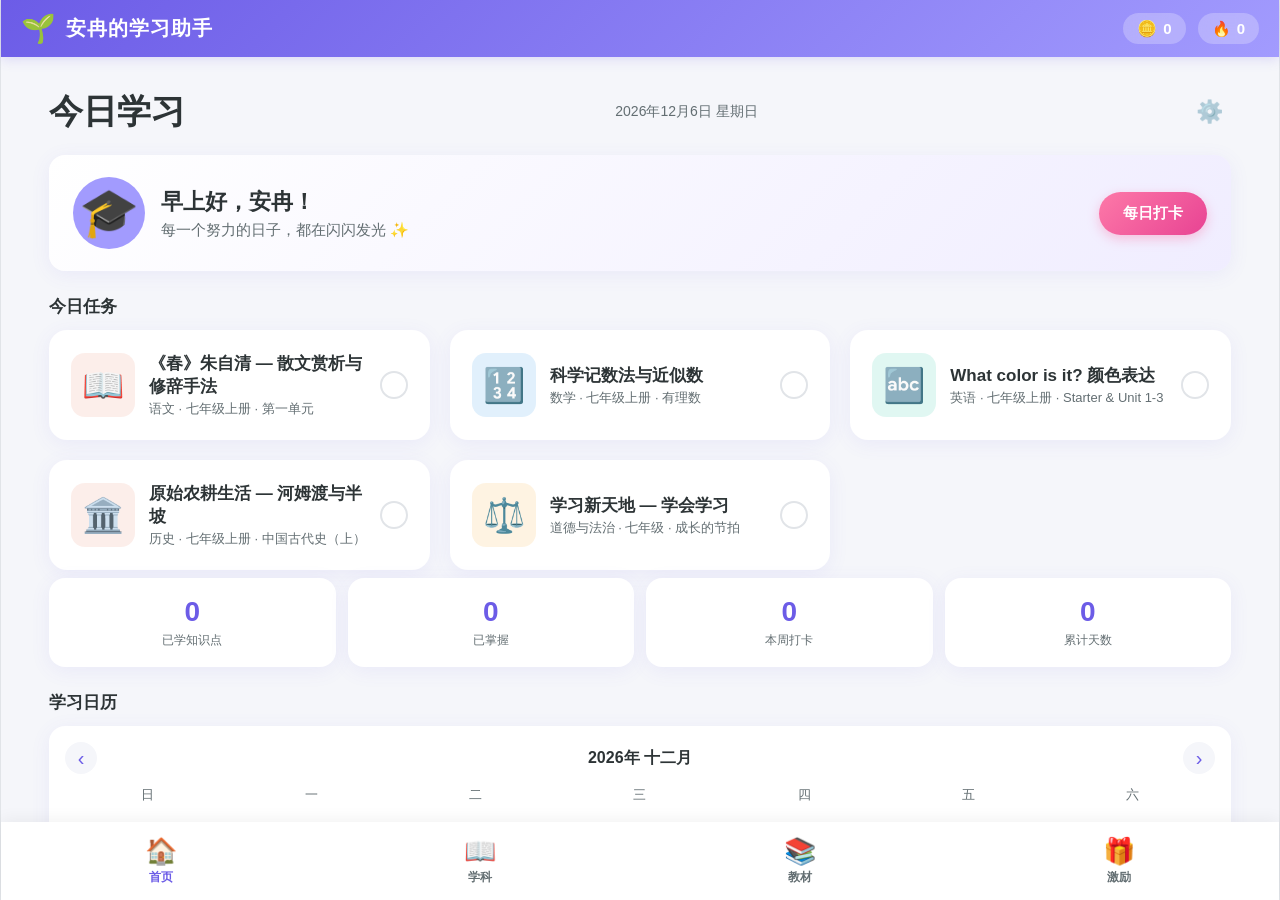
==== LearnWithMe-old/ios-app/www/index.html @ 95df3c47 "feat: 复制 LearnWithMe-old 项目内容 Co-authored-by: traeagent <traeagent@users.noreply.github.com>" ====
<!DOCTYPE html>
<html lang="zh-CN">
<head>
  <meta charset="UTF-8">
  <meta name="viewport" content="width=device-width, initial-scale=1.0, maximum-scale=1.0, user-scalable=no, viewport-fit=cover">
  <meta name="apple-mobile-web-app-capable" content="yes">
  <meta name="apple-mobile-web-app-status-bar-style" content="default">
  <meta name="apple-mobile-web-app-title" content="安冉的学习助手">
  <meta name="theme-color" content="#6C5CE7">
  <link rel="manifest" href="manifest.json">
  <link rel="apple-touch-icon" href="icons/icon-192.png">
  <link rel="icon" href="icons/icon-192.png">
  <title>安冉的学习助手</title>
  <link rel="stylesheet" href="css/style.css?v=20260909i">
  <!-- PDF.js for textbook PDF processing（本地化，支持 iPad 离线运行）-->
  <script src="libs/pdf.min.js"></script>
  <!-- pdf-lib for adding bookmarks to PDFs -->
  <script src="libs/pdf-lib.min.js"></script>
</head>
<body>
  <div id="app">
    <!-- Top Status Bar -->
    <header class="topbar">
      <div class="topbar-left">
        <div class="app-logo">🌱</div>
        <div class="app-title">安冉的学习助手</div>
      </div>
      <div class="topbar-right">
        <div class="points-badge" id="pointsBadge" title="当前积分">
          <span class="coin-icon">🪙</span>
          <span id="pointsValue">0</span>
        </div>
        <div class="streak-badge" id="streakBadge" title="连续打卡天数">
          <span>🔥</span>
          <span id="streakValue">0</span>
        </div>
      </div>
    </header>

    <!-- Main Content -->
    <main class="content">
      <!-- ===== Dashboard Page ===== -->
      <section class="page active" id="page-dashboard">
        <div class="page-header">
          <h1>今日学习</h1>
          <div class="date-text" id="todayDate"></div>
          <button class="header-settings-btn" onclick="navigate('settings')" title="设置">⚙️</button>
        </div>

        <!-- Greeting & daily quote -->
        <div class="greeting-card">
          <div class="greeting-avatar">🎓</div>
          <div class="greeting-text">
            <div class="greeting-title" id="greetingTitle">早上好，安冉！</div>
            <div class="greeting-sub" id="dailyQuote">今天也要加油哦～</div>
          </div>
          <button class="btn-checkin" id="btnDailyCheckin">每日打卡</button>
        </div>

        <!-- Today's tasks -->
        <div class="section-title">今日任务</div>
        <div class="tasks-grid" id="todayTasks"></div>

        <!-- Stats row -->
        <div class="stats-row">
          <div class="stat-card">
            <div class="stat-num" id="statLearned">0</div>
            <div class="stat-label">已学知识点</div>
          </div>
          <div class="stat-card">
            <div class="stat-num" id="statMastered">0</div>
            <div class="stat-label">已掌握</div>
          </div>
          <div class="stat-card">
            <div class="stat-num" id="statThisWeek">0</div>
            <div class="stat-label">本周打卡</div>
          </div>
          <div class="stat-card">
            <div class="stat-num" id="statDays">0</div>
            <div class="stat-label">累计天数</div>
          </div>
        </div>

        <!-- Calendar -->
        <div class="section-title">学习日历</div>
        <div class="calendar-card">
          <div class="calendar-header">
            <button class="cal-nav" id="calPrev">‹</button>
            <div class="cal-title" id="calTitle"></div>
            <button class="cal-nav" id="calNext">›</button>
          </div>
          <div class="calendar-weekdays">
            <div>日</div><div>一</div><div>二</div><div>三</div><div>四</div><div>五</div><div>六</div>
          </div>
          <div class="calendar-grid" id="calendarGrid"></div>
        </div>
      </section>

      <!-- ===== Subjects Page ===== -->
      <section class="page" id="page-subjects">
        <div class="page-header">
          <h1>学科学习</h1>
          <div class="page-sub">人教版 · 初中</div>
        </div>
        <div class="subjects-grid" id="subjectsGrid"></div>
      </section>

      <!-- ===== Subject Detail Page ===== -->
      <section class="page" id="page-subject-detail">
        <div class="page-header">
          <button class="back-btn" onclick="navigate('subjects')">‹ 返回</button>
          <h1 id="subjectDetailTitle"></h1>
        </div>
        <div class="subject-progress">
          <div class="progress-bar"><div class="progress-fill" id="subjectProgressFill"></div></div>
          <div class="progress-text" id="subjectProgressText">0 / 0</div>
        </div>
        <div class="knowledge-list" id="knowledgeList"></div>
      </section>

      <!-- ===== Learning Detail Page ===== -->
      <section class="page" id="page-learn">
        <div class="page-header">
          <button class="back-btn" onclick="navigate('subject-detail')">‹ 返回</button>
          <h1 id="learnTitle">知识点学习</h1>
        </div>
        <div class="learn-subject-tag" id="learnSubjectTag"></div>

        <!-- Section Tabs -->
        <div class="learn-tabs" id="learnTabs">
          <button class="learn-tab active" data-section="summary">📝 知识总结</button>
          <button class="learn-tab" data-section="keypoints">🔑 核心要点</button>
          <button class="learn-tab" data-section="textbook">📖 教材内容</button>
          <button class="learn-tab" data-section="exercise">🏅 中考真题</button>
          <button class="learn-tab" data-section="video">🎬 教学视频</button>
        </div>

        <!-- Section Contents -->
        <div class="learn-section active" id="learn-section-summary">
          <div class="learn-card" id="learnSummary"></div>
        </div>

        <div class="learn-section" id="learn-section-keypoints">
          <div class="learn-card" id="learnKeyPoints"></div>
        </div>

        <div class="learn-section" id="learn-section-textbook">
          <div class="learn-card" id="learnTextbook"></div>
        </div>

        <div class="learn-section" id="learn-section-video">
          <div class="learn-card" id="learnVideo"></div>
        </div>

        <div class="learn-section" id="learn-section-exercise">
          <div class="learn-card" id="learnExercise"></div>
        </div>

        <!-- Bottom Action Bar -->
        <div class="learn-action-bar">
          <button class="btn-secondary" onclick="navigate('subject-detail')">返回列表</button>
          <button class="btn-primary" id="learnMarkBtn" onclick="markLearnedFromPage()">标记已学 (+5🪙)</button>
        </div>
      </section>

      <!-- ===== Rewards Page (merged with Wishlist) ===== -->
      <section class="page" id="page-rewards">
        <div class="page-header">
          <h1>激励中心</h1>
          <div class="page-sub">努力就会有回报</div>
        </div>

        <div class="rewards-tabs">
          <button class="tab-btn active" data-tab="positive">🎉 正向激励</button>
          <button class="tab-btn" data-tab="negative">⚖️ 负向惩罚</button>
          <button class="tab-btn" data-tab="wishlist">🌟 心愿清单</button>
        </div>

        <div class="tab-content active" id="tab-positive">
          <div class="section-title">奖励规则</div>
          <div class="rules-list" id="positiveRules"></div>
          <div class="section-title">获得记录</div>
          <div class="records-list" id="rewardRecords"></div>
        </div>

        <div class="tab-content" id="tab-negative">
          <div class="section-title">惩罚规则</div>
          <div class="rules-list" id="negativeRules"></div>
          <div class="section-title">惩罚记录</div>
          <div class="records-list" id="punishRecords"></div>
        </div>

        <div class="tab-content" id="tab-wishlist">
          <div class="wish-summary">
            <div class="wish-points">可用积分：<span id="wishPoints">0</span> 🪙</div>
            <button class="btn-add" id="btnAddWish">+ 添加心愿</button>
          </div>
          <div class="wishlist-grid" id="wishlistGrid"></div>
        </div>
      </section>

      <!-- ===== Textbooks Page ===== -->
      <section class="page" id="page-textbooks">
        <div class="page-header">
          <h1>教材管理</h1>
          <div class="page-sub">上传人教版教材 PDF，自动整理知识点</div>
        </div>

        <div class="upload-zone" id="uploadZone">
          <div class="upload-icon">📚</div>
          <div class="upload-text">点击或拖拽上传教材 PDF</div>
          <div class="upload-hint">支持人教版初中各科教材</div>
          <input type="file" id="pdfInput" accept="application/pdf" hidden>
          <button class="btn-primary" onclick="document.getElementById('pdfInput').click()">选择文件</button>
        </div>

        <div class="section-title">我的教材</div>
        <div class="textbooks-list" id="textbooksList"></div>

        <div class="ocr-note">
          <p>💡 提示：对于扫描版 PDF，可使用 OCR 识别。当前 demo 支持文本型 PDF 自动提取章节知识点。</p>
        </div>
      </section>

      <!-- ===== Settings Page ===== -->
      <section class="page" id="page-settings">
        <div class="page-header">
          <h1>设置</h1>
        </div>
        <div class="settings-list">
          <div class="setting-item">
            <div class="setting-info">
              <div class="setting-name">孩子昵称</div>
              <div class="setting-desc">显示在首页的称呼</div>
            </div>
            <input type="text" class="setting-input" id="settingNickname" placeholder="安冉">
          </div>
          <div class="setting-item">
            <div class="setting-info">
              <div class="setting-name">每日目标</div>
              <div class="setting-desc">每天学习的知识点数量</div>
            </div>
            <input type="number" class="setting-input" id="settingDailyGoal" min="1" max="20" value="3">
          </div>
          <div class="setting-item">
            <div class="setting-info">
              <div class="setting-name">重置数据</div>
              <div class="setting-desc">清空所有学习记录与积分</div>
            </div>
            <button class="btn-danger" id="btnReset">重置</button>
          </div>
          <div class="setting-item">
            <div class="setting-info">
              <div class="setting-name">导出数据</div>
              <div class="setting-desc">导出学习记录为 JSON</div>
            </div>
            <button class="btn-secondary" id="btnExport">导出</button>
          </div>
        </div>
      </section>
    </main>

    <!-- Bottom Tab Bar -->
    <nav class="tabbar">
      <button class="tab-item active" data-page="dashboard">
        <div class="tab-icon">🏠</div>
        <div class="tab-label">首页</div>
      </button>
      <button class="tab-item" data-page="subjects">
        <div class="tab-icon">📖</div>
        <div class="tab-label">学科</div>
      </button>
      <button class="tab-item" data-page="textbooks">
        <div class="tab-icon">📚</div>
        <div class="tab-label">教材</div>
      </button>
      <button class="tab-item" data-page="rewards">
        <div class="tab-icon">🎁</div>
        <div class="tab-label">激励</div>
      </button>
    </nav>
  </div>

  <!-- Knowledge Point Modal -->
  <div class="modal" id="knowledgeModal">
    <div class="modal-content">
      <div class="modal-header">
        <h3 id="kpTitle">知识点</h3>
        <button class="modal-close" onclick="closeModal()">✕</button>
      </div>
      <div class="modal-body" id="kpBody"></div>
      <div class="modal-footer">
        <button class="btn-secondary" onclick="closeModal()">稍后再学</button>
        <button class="btn-primary" id="btnMarkLearned">标记已学 (+5🪙)</button>
      </div>
    </div>
  </div>

  <!-- Wish Modal -->
  <div class="modal" id="wishModal">
    <div class="modal-content">
      <div class="modal-header">
        <h3>添加心愿</h3>
        <button class="modal-close" onclick="closeWishModal()">✕</button>
      </div>
      <div class="modal-body">
        <label class="form-label">心愿名称</label>
        <input type="text" class="form-input" id="wishName" placeholder="例如：乐高积木">
        <label class="form-label">所需积分</label>
        <input type="number" class="form-input" id="wishCost" min="1" placeholder="例如：100">
        <label class="form-label">图标（选一个表情）</label>
        <div class="emoji-picker" id="emojiPicker">
          <span>🎮</span><span>📚</span><span>🎨</span><span>⚽</span><span>🍦</span>
          <span>🚗</span><span>🎒</span><span>🎵</span><span>🧸</span><span>🏆</span>
        </div>
      </div>
      <div class="modal-footer">
        <button class="btn-secondary" onclick="closeWishModal()">取消</button>
        <button class="btn-primary" onclick="saveWish()">保存心愿</button>
      </div>
    </div>
  </div>

  <!-- PDF Processing Modal -->
  <div class="modal" id="pdfModal">
    <div class="modal-content">
      <div class="modal-header">
        <h3>教材处理中</h3>
      </div>
      <div class="modal-body">
        <div class="pdf-progress">
          <div class="pdf-icon">📄</div>
          <div class="pdf-status" id="pdfStatus">正在读取 PDF...</div>
          <div class="progress-bar"><div class="progress-fill" id="pdfProgressFill" style="width:0%"></div></div>
        </div>
        <div class="pdf-extracted" id="pdfExtracted" hidden>
          <div class="section-title">提取的章节</div>
          <div id="pdfChapters"></div>
        </div>
      </div>
      <div class="modal-footer">
        <button class="btn-secondary" id="btnPdfCancel" onclick="closePdfModal()">取消</button>
        <button class="btn-primary" id="btnPdfSave" onclick="saveTextbook()" disabled>保存到教材</button>
      </div>
    </div>
  </div>

  <!-- 确认弹窗（移动端友好） -->
  <div class="modal" id="confirmModal">
    <div class="modal-content" style="max-width:320px;">
      <div class="modal-body" style="padding:24px 20px; text-align:center;">
        <div id="confirmMsg" style="font-size:15px; color:var(--text); line-height:1.6; margin-bottom:20px;">确定要执行此操作吗？</div>
        <div style="display:flex; gap:12px;">
          <button class="btn-secondary" style="flex:1; padding:12px;" id="confirmCancel">取消</button>
          <button class="btn-primary" style="flex:1; padding:12px; background:#e74c3c;" id="confirmOk">确定</button>
        </div>
      </div>
    </div>
  </div>

  <!-- Toast -->
  <div class="toast" id="toast"></div>

  <script src="js/data.js?v=20260909i"></script>
  <script src="js/learning.js?v=20260909i"></script>
  <script src="js/storage.js?v=20260909i"></script>
  <script src="js/app.js?v=20260909i"></script>
  <script>
    if ('serviceWorker' in navigator) {
      navigator.serviceWorker.register('sw.js?v=20260909i').then(reg => {
        // 检查是否有新版本的 Service Worker
        reg.addEventListener('updatefound', () => {
          const newWorker = reg.installing;
          newWorker.addEventListener('statechange', () => {
            if (newWorker.state === 'installed' && navigator.serviceWorker.controller) {
              // 有新版本，立即激活并刷新
              newWorker.postMessage({ action: 'skipWaiting' });
              location.reload();
            }
          });
        });
        // 每次加载都检查更新
        reg.update();
      }).catch(() => {});
    }
  </script>
</body>
</html>
---- LearnWithMe-old/ios-app/www/css/style.css ----
/* ===== 安冉的学习助手 - 样式 ===== */
:root {
  --primary: #6C5CE7;
  --primary-light: #A29BFE;
  --primary-dark: #5546C9;
  --secondary: #FD79A8;
  --accent: #00B894;
  --warning: #FDCB6E;
  --danger: #E17055;
  --bg: #F5F6FA;
  --card: #FFFFFF;
  --text: #2D3436;
  --text-light: #636E72;
  --border: #E1E4E8;
  --radius: 16px;
  --shadow: 0 4px 20px rgba(108, 92, 231, 0.08);
  --shadow-hover: 0 8px 30px rgba(108, 92, 231, 0.15);
  --safe-top: env(safe-area-inset-top, 0px);
  --safe-bottom: env(safe-area-inset-bottom, 0px);
}

* {
  margin: 0;
  padding: 0;
  box-sizing: border-box;
  -webkit-tap-highlight-color: transparent;
}

html, body {
  height: 100%;
  font-family: -apple-system, BlinkMacSystemFont, "PingFang SC", "Helvetica Neue", "Microsoft YaHei", sans-serif;
  background: var(--bg);
  color: var(--text);
  font-size: 16px;
  overflow: hidden;
}

#app {
  display: flex;
  flex-direction: column;
  height: 100vh;
  height: 100dvh;
  max-width: 1024px;
  margin: 0 auto;
  background: var(--bg);
  /* iPad 等大屏设备：放宽最大宽度以充分利用屏幕空间 */
}
@media (min-width: 768px) {
  #app {
    max-width: 100%;
  }
}
/* iPad 横屏(1024px+)进一步放宽 */
@media (min-width: 1024px) and (orientation: landscape) {
  #app {
    max-width: 1280px;
    margin: 0 auto;
    border-left: 1px solid var(--border);
    border-right: 1px solid var(--border);
  }
}

/* ===== Top Bar ===== */
.topbar {
  display: flex;
  align-items: center;
  justify-content: space-between;
  padding: calc(var(--safe-top) + 12px) 20px 12px;
  background: linear-gradient(135deg, var(--primary), var(--primary-light));
  color: white;
  box-shadow: 0 2px 12px rgba(108, 92, 231, 0.2);
  flex-shrink: 0;
}

.topbar-left {
  display: flex;
  align-items: center;
  gap: 10px;
}

.app-logo {
  font-size: 28px;
}

.app-title {
  font-size: 20px;
  font-weight: 700;
  letter-spacing: 1px;
}

.topbar-right {
  display: flex;
  gap: 12px;
}

.points-badge, .streak-badge {
  display: flex;
  align-items: center;
  gap: 6px;
  background: rgba(255, 255, 255, 0.25);
  padding: 6px 14px;
  border-radius: 20px;
  font-weight: 600;
  font-size: 15px;
  backdrop-filter: blur(10px);
}

.coin-icon {
  font-size: 16px;
}

/* ===== Content ===== */
.content {
  flex: 1;
  overflow-y: auto;
  -webkit-overflow-scrolling: touch;
  padding: 20px;
}

.page {
  display: none;
  animation: fadeIn 0.3s ease;
}

.page.active {
  display: block;
}

@keyframes fadeIn {
  from { opacity: 0; transform: translateY(8px); }
  to { opacity: 1; transform: translateY(0); }
}

.page-header {
  display: flex;
  align-items: center;
  justify-content: space-between;
  margin-bottom: 20px;
}

.page-header h1 {
  font-size: 28px;
  font-weight: 800;
  color: var(--text);
}

.page-sub {
  color: var(--text-light);
  font-size: 14px;
}

.date-text {
  color: var(--text-light);
  font-size: 14px;
}

.header-settings-btn {
  background: none;
  border: none;
  font-size: 22px;
  cursor: pointer;
  padding: 4px 8px;
  line-height: 1;
  opacity: 0.6;
  transition: opacity 0.2s;
}
.header-settings-btn:active { opacity: 1; }

.back-btn {
  background: none;
  border: none;
  color: var(--primary);
  font-size: 16px;
  font-weight: 600;
  cursor: pointer;
  padding: 6px 12px;
  border-radius: 8px;
}

.back-btn:hover {
  background: rgba(108, 92, 231, 0.1);
}

/* ===== Greeting Card ===== */
.greeting-card {
  display: flex;
  align-items: center;
  gap: 16px;
  background: linear-gradient(135deg, #FFF 0%, #F0EDFF 100%);
  padding: 20px;
  border-radius: var(--radius);
  box-shadow: var(--shadow);
  margin-bottom: 24px;
}

.greeting-avatar {
  font-size: 48px;
  width: 72px;
  height: 72px;
  display: flex;
  align-items: center;
  justify-content: center;
  background: var(--primary-light);
  border-radius: 50%;
}

.greeting-text {
  flex: 1;
}

.greeting-title {
  font-size: 20px;
  font-weight: 700;
  margin-bottom: 4px;
}

.greeting-sub {
  color: var(--text-light);
  font-size: 14px;
}

.btn-checkin {
  background: linear-gradient(135deg, var(--secondary), #E84393);
  color: white;
  border: none;
  padding: 12px 24px;
  border-radius: 24px;
  font-size: 15px;
  font-weight: 600;
  cursor: pointer;
  box-shadow: 0 4px 12px rgba(253, 121, 168, 0.4);
  transition: transform 0.2s;
}

.btn-checkin:hover {
  transform: translateY(-2px);
}

.btn-checkin.done {
  background: var(--accent);
  box-shadow: 0 4px 12px rgba(0, 184, 148, 0.4);
}

/* ===== Section Title ===== */
.section-title {
  font-size: 17px;
  font-weight: 700;
  margin: 24px 0 12px;
  color: var(--text);
  display: flex;
  align-items: center;
  gap: 8px;
}

/* ===== Tasks Grid ===== */
.tasks-grid {
  display: grid;
  grid-template-columns: repeat(auto-fill, minmax(280px, 1fr));
  gap: 14px;
}

.task-card {
  display: flex;
  align-items: center;
  gap: 14px;
  background: var(--card);
  padding: 16px;
  border-radius: var(--radius);
  box-shadow: var(--shadow);
  cursor: pointer;
  transition: all 0.2s;
  border: 2px solid transparent;
}

.task-card:hover {
  transform: translateY(-2px);
  box-shadow: var(--shadow-hover);
}

.task-card.done {
  border-color: var(--accent);
  background: #E8F8F3;
}

.task-icon {
  font-size: 32px;
  width: 56px;
  height: 56px;
  display: flex;
  align-items: center;
  justify-content: center;
  background: #F0EDFF;
  border-radius: 14px;
}

.task-info {
  flex: 1;
}

.task-name {
  font-weight: 600;
  font-size: 16px;
  margin-bottom: 2px;
}

.task-sub {
  color: var(--text-light);
  font-size: 13px;
}

.task-check {
  width: 28px;
  height: 28px;
  border-radius: 50%;
  border: 2px solid var(--border);
  display: flex;
  align-items: center;
  justify-content: center;
  font-size: 16px;
  color: white;
}

.task-card.done .task-check {
  background: var(--accent);
  border-color: var(--accent);
}

/* ===== Stats Row ===== */
.stats-row {
  display: grid;
  grid-template-columns: repeat(4, 1fr);
  gap: 12px;
  margin-top: 8px;
}

.stat-card {
  background: var(--card);
  padding: 18px 12px;
  border-radius: var(--radius);
  box-shadow: var(--shadow);
  text-align: center;
}

.stat-num {
  font-size: 28px;
  font-weight: 800;
  color: var(--primary);
  margin-bottom: 4px;
}

.stat-label {
  font-size: 12px;
  color: var(--text-light);
}

/* ===== Calendar ===== */
.calendar-card {
  background: var(--card);
  border-radius: var(--radius);
  box-shadow: var(--shadow);
  padding: 16px;
}

.calendar-header {
  display: flex;
  align-items: center;
  justify-content: space-between;
  margin-bottom: 12px;
}

.cal-title {
  font-weight: 700;
  font-size: 16px;
}

.cal-nav {
  background: var(--bg);
  border: none;
  width: 32px;
  height: 32px;
  border-radius: 50%;
  font-size: 20px;
  cursor: pointer;
  color: var(--primary);
}

.calendar-weekdays {
  display: grid;
  grid-template-columns: repeat(7, 1fr);
  text-align: center;
  font-size: 13px;
  color: var(--text-light);
  margin-bottom: 8px;
}

.calendar-grid {
  display: grid;
  grid-template-columns: repeat(7, 1fr);
  gap: 4px;
}

.cal-day {
  aspect-ratio: 1;
  display: flex;
  align-items: center;
  justify-content: center;
  border-radius: 10px;
  font-size: 14px;
  cursor: pointer;
  position: relative;
}

.cal-day.empty {
  cursor: default;
}

.cal-day.checked {
  background: linear-gradient(135deg, var(--accent), #55EFC4);
  color: white;
  font-weight: 700;
}

.cal-day.today {
  border: 2px solid var(--primary);
}

.cal-day.has-task {
  background: #FFF3E0;
}

/* ===== Subjects Grid ===== */
.subjects-grid {
  display: grid;
  grid-template-columns: repeat(auto-fill, minmax(220px, 1fr));
  gap: 16px;
}

.subject-card {
  background: var(--card);
  border-radius: var(--radius);
  box-shadow: var(--shadow);
  padding: 20px;
  cursor: pointer;
  transition: all 0.2s;
  border-top: 4px solid;
}

.subject-card:hover {
  transform: translateY(-3px);
  box-shadow: var(--shadow-hover);
}

.subject-icon {
  font-size: 40px;
  margin-bottom: 12px;
}

.subject-name {
  font-size: 18px;
  font-weight: 700;
  margin-bottom: 4px;
}

.subject-desc {
  color: var(--text-light);
  font-size: 13px;
  margin-bottom: 12px;
}

.subject-progress-mini {
  height: 6px;
  background: var(--border);
  border-radius: 3px;
  overflow: hidden;
}

.subject-progress-mini .fill {
  height: 100%;
  border-radius: 3px;
  transition: width 0.5s;
}

.subject-progress-text {
  font-size: 12px;
  color: var(--text-light);
  margin-top: 6px;
}

/* ===== Subject Detail ===== */
.subject-progress {
  display: flex;
  align-items: center;
  gap: 16px;
  margin-bottom: 20px;
}

.progress-bar {
  flex: 1;
  height: 12px;
  background: var(--border);
  border-radius: 6px;
  overflow: hidden;
}

.progress-fill {
  height: 100%;
  background: linear-gradient(90deg, var(--primary), var(--primary-light));
  border-radius: 6px;
  transition: width 0.5s;
}

.progress-text {
  font-weight: 600;
  color: var(--primary);
  white-space: nowrap;
}

.knowledge-list {
  display: flex;
  flex-direction: column;
  gap: 10px;
}

.kp-item {
  display: flex;
  align-items: center;
  gap: 14px;
  background: var(--card);
  padding: 16px;
  border-radius: 12px;
  box-shadow: var(--shadow);
  cursor: pointer;
  transition: all 0.2s;
  border-left: 4px solid var(--primary);
}

.kp-item:hover {
  transform: translateX(4px);
}

.kp-item.learned {
  background: #E8F8F3;
  border-left-color: var(--accent);
}

.kp-status {
  width: 28px;
  height: 28px;
  border-radius: 50%;
  border: 2px solid var(--border);
  display: flex;
  align-items: center;
  justify-content: center;
  flex-shrink: 0;
  color: white;
}

.kp-item.learned .kp-status {
  background: var(--accent);
  border-color: var(--accent);
}

.kp-info {
  flex: 1;
}

.kp-title {
  font-weight: 600;
  font-size: 15px;
  margin-bottom: 2px;
}

.kp-chapter {
  font-size: 12px;
  color: var(--text-light);
}

.kp-action {
  color: var(--primary);
  font-size: 13px;
  font-weight: 600;
}

.kp-item.learned .kp-action {
  color: var(--accent);
}

/* ===== Rewards Tabs ===== */
.rewards-tabs {
  display: flex;
  gap: 8px;
  margin-bottom: 16px;
  background: var(--card);
  padding: 6px;
  border-radius: 14px;
  box-shadow: var(--shadow);
}

.tab-btn {
  flex: 1;
  background: none;
  border: none;
  padding: 12px;
  border-radius: 10px;
  font-size: 15px;
  font-weight: 600;
  cursor: pointer;
  color: var(--text-light);
  transition: all 0.2s;
}

.tab-btn.active {
  background: var(--primary);
  color: white;
}

.tab-content {
  display: none;
}

.tab-content.active {
  display: block;
}

/* ===== Rules & Records ===== */
.rules-list {
  display: flex;
  flex-direction: column;
  gap: 10px;
}

.rule-item {
  display: flex;
  align-items: center;
  gap: 14px;
  background: var(--card);
  padding: 14px 16px;
  border-radius: 12px;
  box-shadow: var(--shadow);
}

.rule-icon {
  font-size: 24px;
  width: 44px;
  height: 44px;
  display: flex;
  align-items: center;
  justify-content: center;
  background: #F0EDFF;
  border-radius: 12px;
}

.rule-info {
  flex: 1;
}

.rule-name {
  font-weight: 600;
  font-size: 15px;
}

.rule-desc {
  font-size: 12px;
  color: var(--text-light);
}

.rule-value {
  font-weight: 700;
  font-size: 16px;
}

.rule-value.positive {
  color: var(--accent);
}

.rule-value.negative {
  color: var(--danger);
}

.records-list {
  display: flex;
  flex-direction: column;
  gap: 8px;
}

.record-item {
  display: flex;
  align-items: center;
  justify-content: space-between;
  background: var(--card);
  padding: 12px 16px;
  border-radius: 10px;
  box-shadow: var(--shadow);
}

.record-left {
  display: flex;
  align-items: center;
  gap: 10px;
}

.record-icon {
  font-size: 18px;
}

.record-name {
  font-size: 14px;
  font-weight: 500;
}

.record-time {
  font-size: 12px;
  color: var(--text-light);
}

.record-value {
  font-weight: 700;
}

.record-value.positive {
  color: var(--accent);
}

.record-value.negative {
  color: var(--danger);
}

/* ===== Wishlist ===== */
.btn-add {
  background: var(--primary);
  color: white;
  border: none;
  padding: 10px 18px;
  border-radius: 12px;
  font-size: 14px;
  font-weight: 600;
  cursor: pointer;
}

.wish-summary {
  background: linear-gradient(135deg, var(--warning), #F39C12);
  padding: 16px 20px;
  border-radius: var(--radius);
  margin-bottom: 16px;
  display: flex;
  align-items: center;
  justify-content: space-between;
}

.wish-points {
  color: white;
  font-size: 18px;
  font-weight: 700;
}

.wishlist-grid {
  display: grid;
  grid-template-columns: repeat(auto-fill, minmax(260px, 1fr));
  gap: 14px;
}

.wish-card {
  background: var(--card);
  border-radius: var(--radius);
  box-shadow: var(--shadow);
  padding: 20px;
  text-align: center;
  transition: all 0.2s;
}

.wish-card:hover {
  transform: translateY(-2px);
}

.wish-card.granted {
  background: #E8F8F3;
}

.wish-icon {
  font-size: 48px;
  margin-bottom: 10px;
}

.wish-name {
  font-size: 17px;
  font-weight: 700;
  margin-bottom: 6px;
}

.wish-cost {
  font-size: 14px;
  color: var(--primary);
  font-weight: 600;
  margin-bottom: 12px;
}

.wish-actions {
  display: flex;
  gap: 8px;
}

.wish-btn {
  flex: 1;
  padding: 8px;
  border-radius: 8px;
  border: none;
  font-size: 13px;
  font-weight: 600;
  cursor: pointer;
}

.wish-btn.redeem {
  background: var(--accent);
  color: white;
}

.wish-btn.redeem:disabled {
  background: var(--border);
  color: var(--text-light);
  cursor: not-allowed;
}

.wish-btn.delete {
  background: #FDEDEC;
  color: var(--danger);
}

.wish-status {
  font-size: 13px;
  color: var(--accent);
  font-weight: 600;
}

/* ===== Textbooks ===== */
.upload-zone {
  background: var(--card);
  border: 2px dashed var(--primary-light);
  border-radius: var(--radius);
  padding: 40px 20px;
  text-align: center;
  cursor: pointer;
  transition: all 0.2s;
}

.upload-zone:hover, .upload-zone.drag {
  background: #F0EDFF;
  border-color: var(--primary);
}

.upload-icon {
  font-size: 56px;
  margin-bottom: 12px;
}

.upload-text {
  font-size: 17px;
  font-weight: 600;
  margin-bottom: 4px;
}

.upload-hint {
  font-size: 13px;
  color: var(--text-light);
  margin-bottom: 16px;
}

.btn-primary {
  background: var(--primary);
  color: white;
  border: none;
  padding: 12px 28px;
  border-radius: 12px;
  font-size: 15px;
  font-weight: 600;
  cursor: pointer;
  transition: all 0.2s;
}

.btn-primary:hover {
  background: var(--primary-dark);
}

.btn-primary:disabled {
  background: var(--border);
  cursor: not-allowed;
}

.btn-secondary {
  background: var(--bg);
  color: var(--text);
  border: none;
  padding: 12px 28px;
  border-radius: 12px;
  font-size: 15px;
  font-weight: 600;
  cursor: pointer;
}

.btn-danger {
  background: var(--danger);
  color: white;
  border: none;
  padding: 10px 18px;
  border-radius: 10px;
  font-size: 14px;
  font-weight: 600;
  cursor: pointer;
}

.textbooks-list {
  display: flex;
  flex-direction: column;
  gap: 10px;
}

.textbook-item {
  display: flex;
  align-items: center;
  gap: 14px;
  background: var(--card);
  padding: 16px;
  border-radius: 12px;
  box-shadow: var(--shadow);
}

.textbook-icon {
  font-size: 32px;
}

.textbook-info {
  flex: 1;
}

.textbook-name {
  font-weight: 600;
  font-size: 15px;
  margin-bottom: 2px;
}

.textbook-meta {
  font-size: 12px;
  color: var(--text-light);
}

.textbook-action {
  background: var(--accent);
  color: white;
  border: none;
  padding: 8px 16px;
  border-radius: 8px;
  font-size: 13px;
  font-weight: 600;
  cursor: pointer;
}

.ocr-note {
  margin-top: 20px;
  padding: 14px 16px;
  background: #FFF8E1;
  border-radius: 12px;
  font-size: 13px;
  color: #F39C12;
  line-height: 1.6;
}

/* ===== Settings ===== */
.settings-list {
  display: flex;
  flex-direction: column;
  gap: 10px;
}

.setting-item {
  display: flex;
  align-items: center;
  gap: 16px;
  background: var(--card);
  padding: 16px;
  border-radius: 12px;
  box-shadow: var(--shadow);
}

.setting-info {
  flex: 1;
}

.setting-name {
  font-weight: 600;
  font-size: 15px;
}

.setting-desc {
  font-size: 12px;
  color: var(--text-light);
  margin-top: 2px;
}

.setting-input {
  padding: 8px 12px;
  border: 1px solid var(--border);
  border-radius: 8px;
  font-size: 15px;
  width: 120px;
  text-align: center;
}

/* ===== Bottom Tab Bar ===== */
.tabbar {
  display: flex;
  background: var(--card);
  box-shadow: 0 -2px 16px rgba(0, 0, 0, 0.06);
  padding-bottom: var(--safe-bottom);
  flex-shrink: 0;
}

.tab-item {
  flex: 1;
  background: none;
  border: none;
  padding: 10px 4px;
  cursor: pointer;
  display: flex;
  flex-direction: column;
  align-items: center;
  gap: 2px;
  color: var(--text-light);
  transition: color 0.2s;
}

.tab-item.active {
  color: var(--primary);
}

.tab-icon {
  font-size: 22px;
}

.tab-label {
  font-size: 11px;
  font-weight: 600;
}

/* ===== Modal ===== */
.modal {
  display: none;
  position: fixed;
  inset: 0;
  background: rgba(0, 0, 0, 0.5);
  z-index: 1000;
  align-items: center;
  justify-content: center;
  padding: 20px;
}

.modal.show {
  display: flex;
  animation: fadeIn 0.2s ease;
}

.modal-content {
  background: var(--card);
  border-radius: var(--radius);
  width: 100%;
  max-width: 500px;
  max-height: 85vh;
  display: flex;
  flex-direction: column;
  animation: slideUp 0.3s ease;
}

/* 宽版弹窗（用于教材阅读器） */
.modal-content.modal-wide {
  max-width: 960px;
}

@keyframes slideUp {
  from { transform: translateY(30px); opacity: 0; }
  to { transform: translateY(0); opacity: 1; }
}

.modal-header {
  display: flex;
  align-items: center;
  justify-content: space-between;
  padding: 20px;
  border-bottom: 1px solid var(--border);
}

.modal-header h3 {
  font-size: 19px;
}

.modal-close {
  background: none;
  border: none;
  font-size: 20px;
  color: var(--text-light);
  cursor: pointer;
  width: 32px;
  height: 32px;
  border-radius: 50%;
}

.modal-close:hover {
  background: var(--bg);
}

.modal-body {
  padding: 20px;
  overflow-y: auto;
  flex: 1;
}

.modal-footer {
  display: flex;
  gap: 12px;
  padding: 16px 20px;
  border-top: 1px solid var(--border);
}

.modal-footer button {
  flex: 1;
}

/* ===== Form ===== */
.form-label {
  display: block;
  font-size: 14px;
  font-weight: 600;
  margin: 12px 0 6px;
}

.form-input {
  width: 100%;
  padding: 12px 14px;
  border: 1px solid var(--border);
  border-radius: 10px;
  font-size: 15px;
}

.form-input:focus {
  outline: none;
  border-color: var(--primary);
}

.emoji-picker {
  display: flex;
  flex-wrap: wrap;
  gap: 8px;
  margin-top: 6px;
}

.emoji-picker span {
  font-size: 24px;
  padding: 8px;
  border-radius: 10px;
  cursor: pointer;
  background: var(--bg);
  transition: all 0.2s;
}

.emoji-picker span:hover, .emoji-picker span.selected {
  background: var(--primary-light);
  transform: scale(1.1);
}

/* ===== PDF Modal ===== */
.pdf-progress {
  text-align: center;
  padding: 20px 0;
}

.pdf-icon {
  font-size: 48px;
  margin-bottom: 12px;
}

.pdf-status {
  font-size: 15px;
  margin-bottom: 16px;
  color: var(--text-light);
}

.pdf-extracted {
  margin-top: 20px;
}

.pdf-chapter-item {
  display: flex;
  align-items: center;
  gap: 10px;
  padding: 10px 12px;
  background: var(--bg);
  border-radius: 8px;
  margin-bottom: 6px;
  font-size: 14px;
}

.pdf-chapter-item .chap-num {
  background: var(--primary);
  color: white;
  padding: 2px 8px;
  border-radius: 6px;
  font-size: 12px;
  font-weight: 700;
}

/* ===== Toast ===== */
.toast {
  position: fixed;
  bottom: calc(var(--safe-bottom) + 80px);
  left: 50%;
  transform: translateX(-50%) translateY(20px);
  background: rgba(45, 52, 54, 0.92);
  color: white;
  padding: 12px 24px;
  border-radius: 12px;
  font-size: 14px;
  font-weight: 500;
  opacity: 0;
  pointer-events: none;
  transition: all 0.3s;
  z-index: 2000;
  white-space: nowrap;
}

.toast.show {
  opacity: 1;
  transform: translateX(-50%) translateY(0);
}

/* ===== Empty State ===== */
.empty-state {
  text-align: center;
  padding: 40px 20px;
  color: var(--text-light);
}

.empty-state .empty-icon {
  font-size: 56px;
  margin-bottom: 12px;
}

/* ===== Learning Detail Page ===== */
.learn-subject-tag {
  margin-bottom: 16px;
}

.learn-tabs {
  display: flex;
  gap: 8px;
  background: var(--card);
  padding: 6px;
  border-radius: 14px;
  box-shadow: var(--shadow);
  margin-bottom: 16px;
  overflow-x: auto;
  -webkit-overflow-scrolling: touch;
}

.learn-tab {
  flex-shrink: 0;
  background: none;
  border: none;
  padding: 10px 14px;
  border-radius: 10px;
  font-size: 14px;
  font-weight: 600;
  cursor: pointer;
  color: var(--text-light);
  transition: all 0.2s;
  white-space: nowrap;
}

.learn-tab.active {
  background: var(--primary);
  color: white;
}

.learn-section {
  display: none;
}

.learn-section.active {
  display: block;
  animation: fadeIn 0.3s ease;
}

.learn-card {
  background: var(--card);
  border-radius: var(--radius);
  box-shadow: var(--shadow);
  padding: 20px;
}

.learn-section-title {
  font-size: 18px;
  font-weight: 700;
  margin-bottom: 16px;
  color: var(--text);
  padding-bottom: 10px;
  border-bottom: 2px solid var(--bg);
}

.learn-text {
  font-size: 15px;
  line-height: 1.9;
  color: var(--text);
}

.keypoint-item {
  display: flex;
  gap: 12px;
  padding: 12px 0;
  border-bottom: 1px solid var(--border);
}

.keypoint-item:last-child {
  border-bottom: none;
}

.kp-num {
  flex-shrink: 0;
  width: 28px;
  height: 28px;
  background: linear-gradient(135deg, var(--primary), var(--primary-light));
  color: white;
  border-radius: 50%;
  display: flex;
  align-items: center;
  justify-content: center;
  font-size: 13px;
  font-weight: 700;
}

.kp-text {
  flex: 1;
  font-size: 15px;
  line-height: 1.7;
  padding-top: 2px;
}

/* ===== 知识总结子板块（纵向 1-N 布局）===== */
.sum-block {
  margin-bottom: 20px;
  padding-bottom: 16px;
  border-bottom: 1px dashed var(--border);
}
.sum-block:last-child {
  border-bottom: none;
  margin-bottom: 0;
  padding-bottom: 0;
}
.sum-block-title {
  display: flex;
  align-items: center;
  gap: 10px;
  font-size: 16px;
  font-weight: 700;
  color: var(--primary);
  margin-bottom: 12px;
}
.sum-num {
  flex-shrink: 0;
  width: 26px;
  height: 26px;
  background: linear-gradient(135deg, var(--primary), var(--primary-light));
  color: white;
  border-radius: 50%;
  display: inline-flex;
  align-items: center;
  justify-content: center;
  font-size: 13px;
  font-weight: 700;
}

/* ===== 生词解释 ===== */
.vocab-item {
  padding: 14px 0;
  border-bottom: 1px solid var(--border);
}
.vocab-item:last-child { border-bottom: none; }
.vocab-head {
  display: flex;
  align-items: baseline;
  gap: 10px;
  margin-bottom: 6px;
  flex-wrap: wrap;
}
.vocab-word {
  font-size: 17px;
  font-weight: 700;
  color: var(--primary);
}
.vocab-pinyin {
  font-size: 13px;
  color: var(--text-light);
  font-style: italic;
}
.vocab-meaning {
  font-size: 14px;
  line-height: 1.7;
  color: var(--text);
}

/* ===== 成语释义 ===== */
.idiom-item {
  padding: 14px 0;
  border-bottom: 1px solid var(--border);
}
.idiom-item:last-child { border-bottom: none; }
.idiom-word {
  font-size: 16px;
  font-weight: 700;
  color: #27ae60;
  margin-bottom: 6px;
}
.idiom-meaning {
  font-size: 14px;
  line-height: 1.7;
  color: var(--text);
}

/* ===== 写作手法 ===== */
.tech-item {
  padding: 14px 0;
  border-bottom: 1px solid var(--border);
}
.tech-item:last-child { border-bottom: none; }
.tech-name {
  font-size: 15px;
  font-weight: 700;
  color: #2980b9;
  margin-bottom: 6px;
}
.tech-desc {
  font-size: 14px;
  line-height: 1.7;
  color: var(--text);
}

/* ===== 修辞手法 ===== */
.rh-item {
  padding: 14px 0;
  border-bottom: 1px solid var(--border);
}
.rh-item:last-child { border-bottom: none; }
.rh-type {
  display: inline-block;
  font-size: 13px;
  font-weight: 700;
  color: white;
  background: linear-gradient(135deg, #e67e22, #f39c12);
  padding: 3px 12px;
  border-radius: 14px;
  margin-bottom: 8px;
}
.rh-example {
  font-size: 14px;
  color: var(--text);
  background: var(--bg);
  padding: 8px 12px;
  border-radius: 8px;
  margin: 6px 0;
  font-style: italic;
  border-left: 3px solid #f39c12;
}
.rh-analysis {
  font-size: 14px;
  line-height: 1.7;
  color: var(--text);
}

/* 教材内容 */
.textbook-ref {
  background: var(--bg);
  border-radius: 12px;
  padding: 16px;
  margin-bottom: 12px;
}

.textbook-ref-name {
  font-weight: 700;
  font-size: 15px;
  margin-bottom: 4px;
}

.textbook-ref-meta {
  font-size: 12px;
  color: var(--text-light);
  margin-bottom: 10px;
}

.chapters-mini {
  display: flex;
  flex-wrap: wrap;
  gap: 6px;
}

.chapter-chip {
  background: white;
  padding: 6px 12px;
  border-radius: 8px;
  font-size: 13px;
  color: var(--text);
  border: 1px solid var(--border);
}

/* 教材章节正文展示 */
.textbook-old-notice {
  background: #FFF8E1;
  border: 1px solid #FFE082;
  color: #8D6E00;
  padding: 10px 14px;
  border-radius: 10px;
  font-size: 13px;
  margin-bottom: 10px;
}

.tb-action-bar {
  display: flex;
  align-items: center;
  gap: 8px;
  margin-bottom: 12px;
  flex-wrap: wrap;
}

.btn-sm {
  padding: 6px 12px;
  font-size: 13px;
  border-radius: 8px;
}

.tb-match-tip {
  font-size: 13px;
  color: var(--accent);
  font-weight: 600;
  margin-left: auto;
}

.tb-match-tip-bar {
  background: #E8F8F3;
  border: 1px solid #B7E4D4;
  color: #00896A;
  padding: 8px 14px;
  border-radius: 10px;
  font-size: 13px;
  font-weight: 600;
  margin-bottom: 12px;
}

/* ===== 双栏阅读器布局（左侧目录 + 右侧正文）===== */
.tb-reader {
  display: flex;
  gap: 0;
  background: white;
  border: 1px solid var(--border);
  border-radius: 14px;
  overflow: hidden;
  min-height: 500px;
}

/* 左侧目录 */
.tb-toc {
  flex-shrink: 0;
  width: 260px;
  background: #FAFAFC;
  border-right: 1px solid var(--border);
  display: flex;
  flex-direction: column;
  max-height: 70vh;
}

.tb-toc-title {
  padding: 14px 16px;
  font-weight: 700;
  font-size: 15px;
  color: var(--text);
  border-bottom: 1px solid var(--border);
  background: white;
  position: sticky;
  top: 0;
  flex-shrink: 0;
}

.tb-toc-list {
  flex: 1;
  overflow-y: auto;
  -webkit-overflow-scrolling: touch;
  padding: 8px;
}

.tb-toc-empty {
  padding: 20px 12px;
  text-align: center;
  font-size: 13px;
  color: var(--text-light);
}

/* 目录编辑器 */
.toc-edit-unit {
  background: #F5F5FA;
  border-radius: 12px;
  padding: 12px;
  margin-bottom: 12px;
  border: 1px solid var(--border);
}

.toc-edit-row {
  display: flex;
  align-items: center;
  gap: 8px;
  margin-bottom: 8px;
}

.toc-edit-label {
  flex-shrink: 0;
  font-size: 12px;
  font-weight: 700;
  color: white;
  padding: 4px 8px;
  border-radius: 6px;
  width: 36px;
  text-align: center;
}

.toc-edit-unit-row .toc-edit-label { background: var(--primary); }
.toc-edit-group-row .toc-edit-label { background: #FF9800; }
.toc-edit-lesson-row .toc-edit-label { background: #4CAF50; }

.toc-edit-input {
  flex: 1;
  min-width: 0;
  padding: 8px 10px;
  border: 1px solid var(--border);
  border-radius: 8px;
  font-size: 14px;
  background: white;
}

.toc-edit-page {
  flex: 0 0 70px;
  width: 70px;
}

.toc-edit-btn {
  flex-shrink: 0;
  width: 32px;
  height: 32px;
  border: none;
  border-radius: 8px;
  cursor: pointer;
  font-size: 16px;
  display: flex;
  align-items: center;
  justify-content: center;
  transition: all 0.15s;
}

.toc-edit-btn.del {
  background: #FFEBEE;
  color: #E53935;
}
.toc-edit-btn.del:hover { background: #E53935; color: white; }

.toc-edit-btn.type {
  background: #E3F2FD;
}
.toc-edit-btn.type:hover { background: #2196F3; }

.toc-edit-add-row {
  display: flex;
  gap: 8px;
  margin-top: 8px;
  padding-left: 44px;
}

.tb-toc-unit-label {
  font-weight: 700;
  font-size: 13px;
  color: var(--primary);
  padding: 10px 10px 6px;
  margin-top: 6px;
}

.tb-toc-group {
  font-size: 12px;
  font-weight: 600;
  color: var(--text-light);
  padding: 8px 12px 4px 22px;
  opacity: 0.8;
  cursor: default;
}

.tb-toc-item {
  display: flex;
  align-items: center;
  justify-content: space-between;
  padding: 10px 12px;
  border-radius: 10px;
  cursor: pointer;
  transition: all 0.15s;
  margin-bottom: 2px;
  gap: 8px;
}

.tb-toc-lesson {
  padding-left: 34px;
}

.tb-toc-sublesson {
  padding-left: 52px;
  font-size: 13px;
  color: var(--text-light);
}

.tb-toc-item:hover {
  background: rgba(108, 92, 231, 0.08);
}

.tb-toc-item.active {
  background: linear-gradient(135deg, var(--primary), var(--primary-light));
  color: white;
  box-shadow: 0 2px 8px rgba(108, 92, 231, 0.3);
}

.tb-toc-text {
  font-size: 14px;
  line-height: 1.4;
  overflow: hidden;
  text-overflow: ellipsis;
  display: -webkit-box;
  -webkit-line-clamp: 2;
  -webkit-box-orient: vertical;
  flex: 1;
  min-width: 0;
}

.tb-toc-page {
  font-size: 12px;
  color: var(--text-light);
  flex-shrink: 0;
  font-weight: 600;
  opacity: 0.7;
}

.tb-toc-item.active .tb-toc-page {
  color: rgba(255,255,255,0.9);
  opacity: 1;
}

/* 右侧正文 */
.tb-content {
  flex: 1;
  display: flex;
  flex-direction: column;
  min-width: 0;
  max-height: 70vh;
}

.tb-content-header {
  flex-shrink: 0;
  padding: 16px 24px;
  border-bottom: 1px solid var(--border);
  background: white;
}

.tb-content-unit {
  font-size: 13px;
  color: var(--primary);
  font-weight: 600;
  margin-bottom: 6px;
}

.tb-content-title {
  font-size: 22px;
  font-weight: 800;
  color: var(--text);
  margin-bottom: 12px;
  line-height: 1.4;
}

.tb-content-nav {
  display: flex;
  align-items: center;
  gap: 10px;
}

.tb-content-page {
  font-size: 13px;
  color: var(--text-light);
  font-weight: 600;
}

/* 页码偏移调整栏 */
.tb-offset-bar {
  display: flex;
  align-items: center;
  gap: 8px;
  margin-top: 8px;
  padding: 6px 12px;
  background: rgba(108, 92, 231, 0.08);
  border-radius: 8px;
  flex-wrap: wrap;
}
.tb-offset-label {
  font-size: 13px;
  color: var(--text-light);
  font-weight: 500;
}
.tb-offset-btn {
  min-width: 28px;
  height: 28px;
  padding: 0 8px;
  font-size: 16px;
  font-weight: 700;
  line-height: 1;
}
.tb-offset-value {
  font-size: 15px;
  font-weight: 700;
  color: var(--primary);
  min-width: 28px;
  text-align: center;
}
.tb-offset-reset {
  font-size: 12px;
  padding: 4px 10px;
}

.tb-content-body {
  flex: 1;
  overflow-y: auto;
  -webkit-overflow-scrolling: touch;
  padding: 28px 32px;
  background: white;
}

.tb-paragraph {
  font-size: 16px;
  line-height: 2;
  color: var(--text);
  margin-bottom: 16px;
  text-indent: 2em;
  text-align: justify;
}

.tb-paragraph:last-child {
  margin-bottom: 0;
}

/* PDF 渲染 */
.pdf-loading {
  padding: 40px 20px;
  text-align: center;
  color: var(--text-light);
  font-size: 15px;
}

.pdf-page-info {
  display: flex;
  align-items: center;
  gap: 10px;
  padding: 10px 0 16px;
  border-bottom: 1px solid var(--border);
  margin-bottom: 16px;
  flex-wrap: wrap;
}

.pdf-page-badge {
  background: var(--primary);
  color: white;
  padding: 4px 12px;
  border-radius: 12px;
  font-size: 13px;
  font-weight: 600;
}

.pdf-canvas {
  display: block;
  max-width: 100%;
  height: auto;
  margin: 0 auto;
  border: 1px solid var(--border);
  border-radius: 4px;
  box-shadow: 0 2px 12px rgba(0,0,0,0.1);
}

.btn-sm {
  padding: 6px 14px;
  font-size: 13px;
  border-radius: 8px;
}

/* 小屏幕（手机）：目录和正文上下堆叠 */
@media (max-width: 768px) {
  .tb-reader {
    flex-direction: column;
    min-height: 400px;
  }
  .tb-toc {
    width: 100%;
    max-height: 200px;
    border-right: none;
    border-bottom: 1px solid var(--border);
  }
  .tb-content {
    max-height: 60vh;
  }
  .tb-content-body {
    padding: 16px;
  }
}

/* 教材列表删除按钮 */
.text-danger {
  color: var(--danger);
}

.textbook-action.text-danger {
  color: var(--danger);
}

/* 教学视频 */
.video-card {
  background: linear-gradient(135deg, #F0EDFF, #FFF5F8);
  border-radius: 16px;
  padding: 24px;
  margin-bottom: 16px;
}

/* 智慧中小学资源卡片 */
.zxx-card {
  background: linear-gradient(135deg, #E8F5E9, #E3F2FD);
}
.zxx-resource-grid {
  display: grid;
  grid-template-columns: 1fr 1fr;
  gap: 12px;
  margin-top: 16px;
}
.zxx-resource-link {
  text-decoration: none;
  color: inherit;
}
.zxx-resource-item {
  display: flex;
  align-items: center;
  gap: 12px;
  background: white;
  padding: 16px;
  border-radius: 12px;
  border: 2px solid transparent;
  transition: all 0.2s;
}
.zxx-resource-item:active {
  border-color: var(--primary);
  transform: scale(0.97);
}
.zxx-res-icon {
  font-size: 28px;
  flex-shrink: 0;
}
.zxx-res-info {
  flex: 1;
  min-width: 0;
}
.zxx-res-title {
  font-weight: 600;
  font-size: 15px;
  margin-bottom: 4px;
}
.zxx-res-desc {
  font-size: 12px;
  color: var(--text-light);
  overflow: hidden;
  text-overflow: ellipsis;
  white-space: nowrap;
}
.zxx-tips {
  background: #E8F5E9;
  padding: 12px 16px;
  border-radius: 10px;
  margin-top: 12px;
  font-size: 13px;
  line-height: 1.6;
  color: var(--text-light);
}
@media (max-width: 400px) {
  .zxx-resource-grid {
    grid-template-columns: 1fr;
  }
}

.video-search {
  display: flex;
  align-items: center;
  gap: 16px;
}

.video-search-icon {
  font-size: 40px;
}

.video-search-text {
  flex: 1;
}

.video-tips {
  background: #FFF8E1;
  padding: 16px;
  border-radius: 12px;
  font-size: 14px;
  line-height: 1.6;
}

.keyword-tags {
  display: flex;
  flex-wrap: wrap;
  gap: 8px;
  margin-top: 10px;
}

.kw-tag {
  background: white;
  padding: 6px 12px;
  border-radius: 16px;
  font-size: 13px;
  border: 1px solid #F39C12;
  color: #F39C12;
  font-weight: 500;
}

/* 习题 */
.exercise-item {
  background: var(--bg);
  border-radius: 12px;
  padding: 16px;
  margin-bottom: 12px;
}

.ex-q {
  font-size: 15px;
  line-height: 1.7;
  margin-bottom: 12px;
}

.ex-tag {
  display: inline-block;
  background: var(--primary);
  color: white;
  padding: 2px 10px;
  border-radius: 6px;
  font-size: 12px;
  font-weight: 600;
  margin-right: 8px;
}
.ex-tag-region {
  background: #e67e22;
}
.ex-tag-type {
  background: #6c5ce7;
}
.btn-link {
  background: none;
  border: none;
  color: var(--primary);
  font-size: 13px;
  cursor: pointer;
  padding: 4px 0;
  text-decoration: underline;
}
.exam-paper-item {
  border-left: 3px solid #e67e22;
}

/* 答题区 */
.quiz-input-area {
  margin: 10px 0 12px;
  display: flex;
  flex-direction: column;
  gap: 8px;
}
.quiz-option {
  display: flex;
  align-items: center;
  gap: 10px;
  padding: 10px 14px;
  background: white;
  border: 2px solid var(--border);
  border-radius: 10px;
  cursor: pointer;
  transition: all 0.15s;
}
.quiz-option:hover {
  border-color: var(--primary);
}
.quiz-option input[type="radio"] {
  margin: 0;
  accent-color: var(--primary);
}
.quiz-opt-letter {
  display: inline-flex;
  width: 24px;
  height: 24px;
  background: var(--bg);
  color: var(--text);
  border-radius: 50%;
  align-items: center;
  justify-content: center;
  font-size: 13px;
  font-weight: 700;
}
.quiz-opt-text {
  flex: 1;
  font-size: 14px;
  line-height: 1.5;
}
.quiz-fill-input,
.quiz-short-input {
  width: 100%;
  padding: 10px 14px;
  border: 2px solid var(--border);
  border-radius: 10px;
  font-size: 14px;
  font-family: inherit;
  background: white;
  box-sizing: border-box;
}
.quiz-fill-input:focus,
.quiz-short-input:focus {
  outline: none;
  border-color: var(--primary);
}
.quiz-short-input {
  resize: vertical;
  min-height: 60px;
}

/* 答题结果高亮 */
.exercise-item.correct {
  border-left: 4px solid #27ae60;
}
.exercise-item.wrong {
  border-left: 4px solid #e74c3c;
}

/* 答题进度条 */
.quiz-progress-bar {
  font-size: 13px;
  color: var(--text-light);
  margin-bottom: 12px;
  padding: 6px 12px;
  background: var(--bg);
  border-radius: 8px;
}

/* 提交按钮区 */
.quiz-submit-bar {
  display: flex;
  gap: 10px;
  margin-top: 16px;
  justify-content: center;
}
.quiz-result {
  margin-top: 16px;
}
.quiz-result-card {
  padding: 20px;
  border-radius: 12px;
  text-align: center;
}
.quiz-result-card.pass {
  background: linear-gradient(135deg, #E8F8F3, #D4EFDF);
  border: 2px solid #27ae60;
}
.quiz-result-card.fail {
  background: linear-gradient(135deg, #FDEDEC, #FADBD8);
  border: 2px solid #e74c3c;
}
.quiz-score {
  font-size: 32px;
  font-weight: 800;
  margin-bottom: 8px;
}
.quiz-result-card.pass .quiz-score { color: #27ae60; }
.quiz-result-card.fail .quiz-score { color: #e74c3c; }
.quiz-detail {
  font-size: 14px;
  color: var(--text);
  margin-bottom: 8px;
}
.quiz-tip {
  font-size: 13px;
  color: var(--text-light);
}

/* 朗读按钮 */
.read-bar {
  display: flex;
  align-items: center;
  gap: 12px;
  margin-top: 12px;
  padding: 10px 12px;
  background: var(--bg);
  border-radius: 10px;
}
.read-btn {
  background: var(--accent);
  color: white;
  border: none;
  padding: 8px 18px;
  border-radius: 20px;
  font-size: 13px;
  font-weight: 600;
  cursor: pointer;
  transition: all 0.15s;
}
.read-btn:hover { opacity: 0.9; }
.read-btn.done {
  background: #27ae60;
}
.read-score {
  font-size: 13px;
  color: var(--text-light);
}

.ex-answer {
  background: #E8F8F3;
  border-radius: 10px;
  padding: 14px;
  margin-bottom: 12px;
}

.ex-ans-label {
  color: var(--accent);
  font-weight: 700;
  font-size: 14px;
  margin-bottom: 6px;
}

.ex-ans-text {
  font-size: 15px;
  font-weight: 600;
  margin-bottom: 12px;
  color: var(--text);
}

.ex-exp-label {
  color: var(--primary);
  font-weight: 700;
  font-size: 14px;
  margin-bottom: 6px;
}

.ex-exp-text {
  font-size: 14px;
  line-height: 1.7;
  color: var(--text-light);
}

.ex-toggle {
  width: 100%;
  text-align: center;
}

/* 底部操作栏 */
.learn-action-bar {
  display: flex;
  gap: 12px;
  margin-top: 20px;
  padding: 16px;
  background: var(--card);
  border-radius: var(--radius);
  box-shadow: var(--shadow);
  position: sticky;
  bottom: 0;
}

.learn-action-bar button {
  flex: 1;
}

/* ===== Responsive (iPad) ===== */

/* iPad 竖屏(768px+)：放大字号、触控热区、首页多列 */
@media (min-width: 768px) {
  .content {
    padding: 28px;
    font-size: 17px;
  }
  .page-header h1 {
    font-size: 32px;
  }
  .stats-row {
    grid-template-columns: repeat(4, 1fr);
  }
  .tasks-grid {
    grid-template-columns: repeat(auto-fill, minmax(300px, 1fr));
    gap: 18px;
  }
  .subjects-grid {
    grid-template-columns: repeat(4, 1fr);
  }

  /* 触控热区优化（Apple HIG 建议最小 44px） */
  .tab-item {
    padding: 14px 4px;
    min-height: 56px;
  }
  .tab-icon { font-size: 26px; }
  .tab-label { font-size: 12px; }

  .tab-btn {
    padding: 14px 16px;
    min-height: 48px;
    font-size: 16px;
  }

  .btn {
    min-height: 48px;
    font-size: 16px;
  }
  .btn-sm {
    min-height: 40px;
  }

  /* 首页问候与积分卡更舒展 */
  .greeting-card { padding: 22px 24px; }
  .greeting-title { font-size: 22px; }
  .greeting-sub { font-size: 15px; }

  /* 任务卡片更宽敞 */
  .task-card { padding: 20px; }
  .task-icon { width: 64px; height: 64px; font-size: 34px; }
  .task-name { font-size: 17px; }

  /* 卡片圆角/阴影在大屏上略增 */
  .task-card, .subject-card {
    border-radius: 18px;
  }
}

/* iPad 横屏(1024px+)：双栏内容布局，充分利用横向空间 */
@media (min-width: 1024px) {
  .content {
    padding: 32px 36px;
  }
  .page-header h1 {
    font-size: 34px;
  }

  /* 首页：问候/任务并排 */
  #page-dashboard > .greeting-card {
    margin-bottom: 20px;
  }
  .tasks-grid {
    grid-template-columns: repeat(auto-fill, minmax(320px, 1fr));
    gap: 20px;
  }

  /* 学科首页：4 列学科卡 */
  .subjects-grid {
    grid-template-columns: repeat(4, 1fr);
    gap: 20px;
  }
  .subject-card { padding: 24px; }
  .subject-icon { font-size: 44px; }

  /* 教材阅读器：固定双栏 */
  .tb-reader {
    flex-direction: row;
    min-height: 70vh;
  }
  .tb-toc {
    width: 320px;
    max-height: none;
    border-right: 1px solid var(--border);
    border-bottom: none;
  }
  .tb-content {
    flex: 1;
    max-height: 72vh;
  }

  /* 智慧中小学资源：4 列 */
  .zxx-resource-grid {
    grid-template-columns: repeat(4, 1fr);
  }

  /* 中考真题：双栏 */
  .exercise-item {
    break-inside: avoid;
  }
  .exam-list, .exam-paper-list {
    column-count: 2;
    column-gap: 20px;
  }
}

/* iPad 横屏专用：进一步利用横向空间 */
@media (min-width: 1024px) and (orientation: landscape) {
  .content {
    padding: 32px 48px;
  }

  /* 教材页：书签列表 + 阅读区域并排 */
  #page-textbooks .tb-reader {
    min-height: 80vh;
  }
}

/* 触控设备：禁用 hover 伪类导致的"黏连"高亮 */
@media (hover: none) and (pointer: coarse) {
  .task-card:hover,
  .subject-card:hover,
  .textbook-action:hover,
  .back-btn:hover {
    transform: none;
    box-shadow: var(--shadow);
    background: var(--card);
  }
  .task-card:active,
  .subject-card:active {
    transform: scale(0.98);
  }
}

/* iPad 横屏：避免内容过宽导致阅读疲劳（最大宽度居中） */
@media (min-width: 1366px) {
  .content {
    max-width: 1280px;
    margin: 0 auto;
    width: 100%;
  }
}
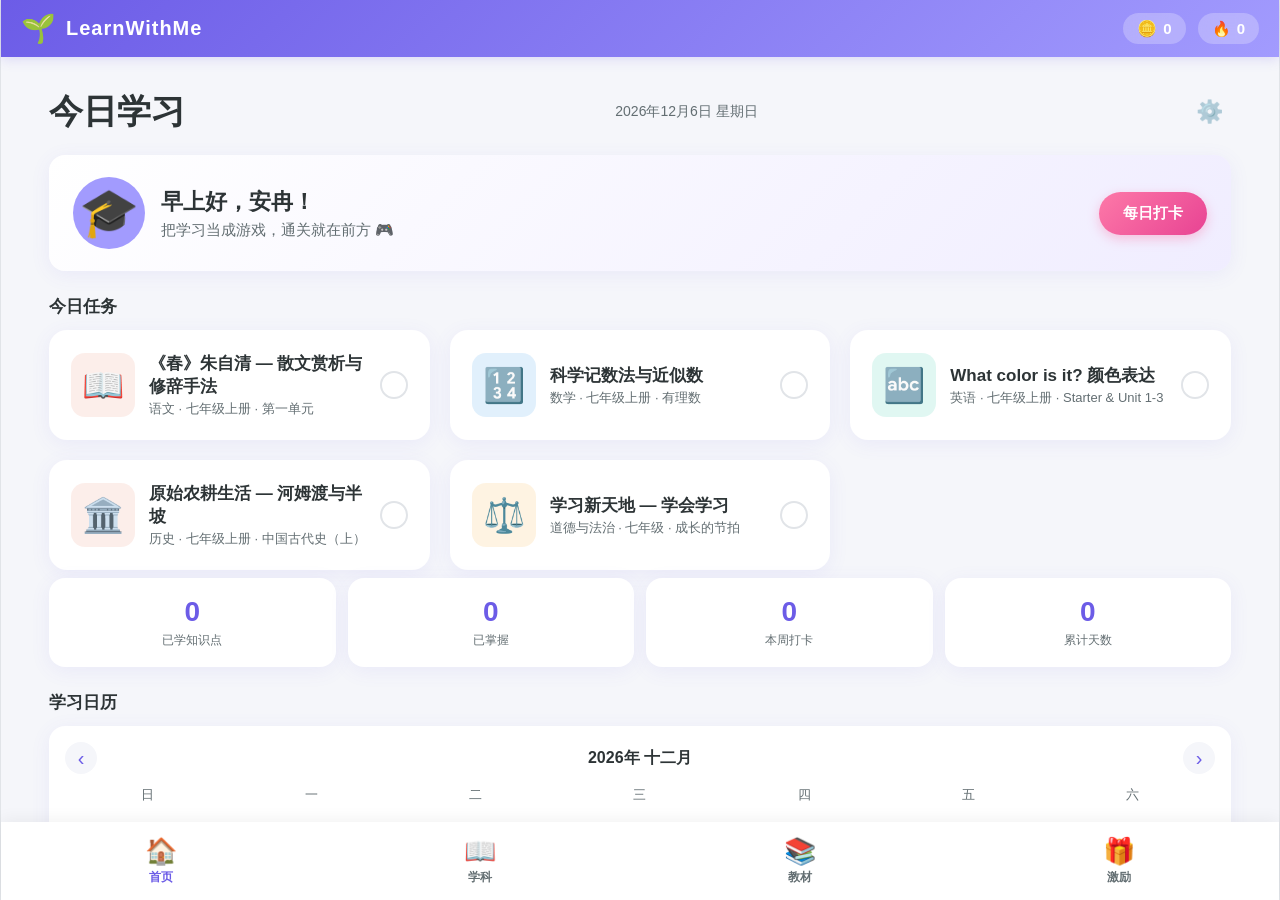
==== commit 9b69f05e: "feat: 应用改名 LearnWithMe + 学科页改两列布局 1. 应用显示名"安冉的学习助手"统一改为 LearnWithMe    （manifest/index.html/sw.js/ap" ====
--- a/LearnWithMe-old/ios-app/www/index.html
+++ b/LearnWithMe-old/ios-app/www/index.html
@@ -5,12 +5,12 @@
   <meta name="viewport" content="width=device-width, initial-scale=1.0, maximum-scale=1.0, user-scalable=no, viewport-fit=cover">
   <meta name="apple-mobile-web-app-capable" content="yes">
   <meta name="apple-mobile-web-app-status-bar-style" content="default">
-  <meta name="apple-mobile-web-app-title" content="安冉的学习助手">
+  <meta name="apple-mobile-web-app-title" content="LearnWithMe">
   <meta name="theme-color" content="#6C5CE7">
   <link rel="manifest" href="manifest.json">
   <link rel="apple-touch-icon" href="icons/icon-192.png">
   <link rel="icon" href="icons/icon-192.png">
-  <title>安冉的学习助手</title>
+  <title>LearnWithMe</title>
   <link rel="stylesheet" href="css/style.css?v=20260909i">
   <!-- PDF.js for textbook PDF processing（本地化，支持 iPad 离线运行）-->
   <script src="libs/pdf.min.js"></script>
@@ -23,7 +23,7 @@
     <header class="topbar">
       <div class="topbar-left">
         <div class="app-logo">🌱</div>
-        <div class="app-title">安冉的学习助手</div>
+        <div class="app-title">LearnWithMe</div>
       </div>
       <div class="topbar-right">
         <div class="points-badge" id="pointsBadge" title="当前积分">
--- a/LearnWithMe-old/ios-app/www/css/style.css
+++ b/LearnWithMe-old/ios-app/www/css/style.css
@@ -1,4 +1,4 @@
-/* ===== 安冉的学习助手 - 样式 ===== */
+/* ===== LearnWithMe - 样式 ===== */
 :root {
   --primary: #6C5CE7;
   --primary-light: #A29BFE;
@@ -431,8 +431,15 @@
 /* ===== Subjects Grid ===== */
 .subjects-grid {
   display: grid;
-  grid-template-columns: repeat(auto-fill, minmax(220px, 1fr));
+  /* 默认两列：手机/iPad/横屏统一保持 2 个学科一行
+     极窄屏（<360px）回退 1 列避免卡片过挤 */
+  grid-template-columns: repeat(2, 1fr);
   gap: 16px;
+}
+@media (max-width: 359px) {
+  .subjects-grid {
+    grid-template-columns: 1fr;
+  }
 }
 
 .subject-card {
@@ -2300,7 +2307,7 @@
     gap: 18px;
   }
   .subjects-grid {
-    grid-template-columns: repeat(4, 1fr);
+    grid-template-columns: repeat(2, 1fr);
   }
 
   /* 触控热区优化（Apple HIG 建议最小 44px） */
@@ -2359,9 +2366,9 @@
     gap: 20px;
   }
 
-  /* 学科首页：4 列学科卡 */
+  /* 学科首页：保持 2 列学科卡（按需求一致） */
   .subjects-grid {
-    grid-template-columns: repeat(4, 1fr);
+    grid-template-columns: repeat(2, 1fr);
     gap: 20px;
   }
   .subject-card { padding: 24px; }
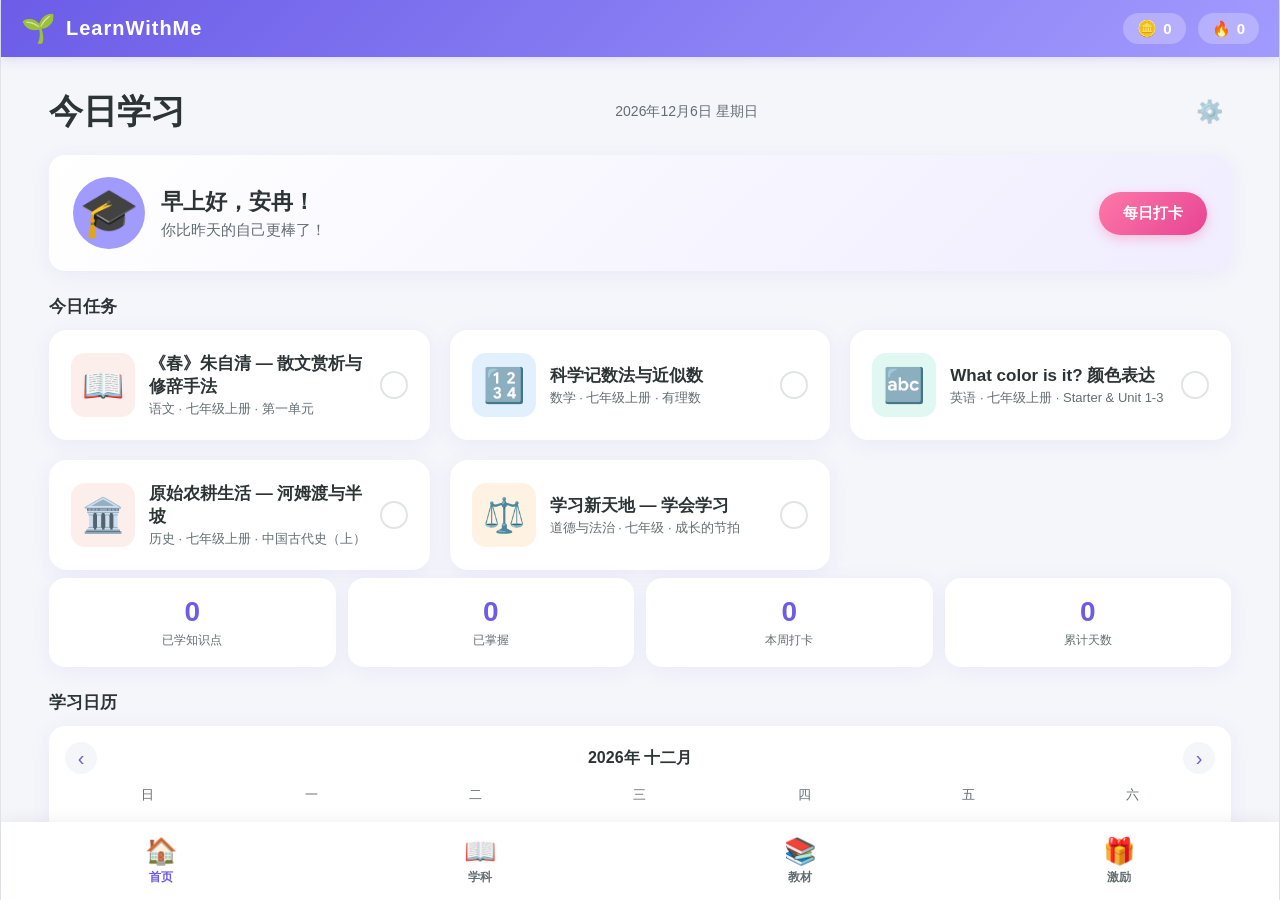
==== commit 00cff35c: "feat: 学科页按当前年级过滤显示 1. storage.js: 新增 currentGrade 字段（默认'七年级上'） 2. app.js: 新增 chapterMatchesGrade/get" ====
--- a/LearnWithMe-old/ios-app/www/index.html
+++ b/LearnWithMe-old/ios-app/www/index.html
@@ -237,6 +237,20 @@
           </div>
           <div class="setting-item">
             <div class="setting-info">
+              <div class="setting-name">当前年级</div>
+              <div class="setting-desc">仅展示该年级的学科与单元（按 PDF 教材目录）</div>
+            </div>
+            <select class="setting-input" id="settingGrade">
+              <option value="七年级上">七年级上学期</option>
+              <option value="七年级下">七年级下学期</option>
+              <option value="八年级上">八年级上学期</option>
+              <option value="八年级下">八年级下学期</option>
+              <option value="九年级上">九年级上学期</option>
+              <option value="九年级下">九年级下学期</option>
+            </select>
+          </div>
+          <div class="setting-item">
+            <div class="setting-info">
               <div class="setting-name">每日目标</div>
               <div class="setting-desc">每天学习的知识点数量</div>
             </div>
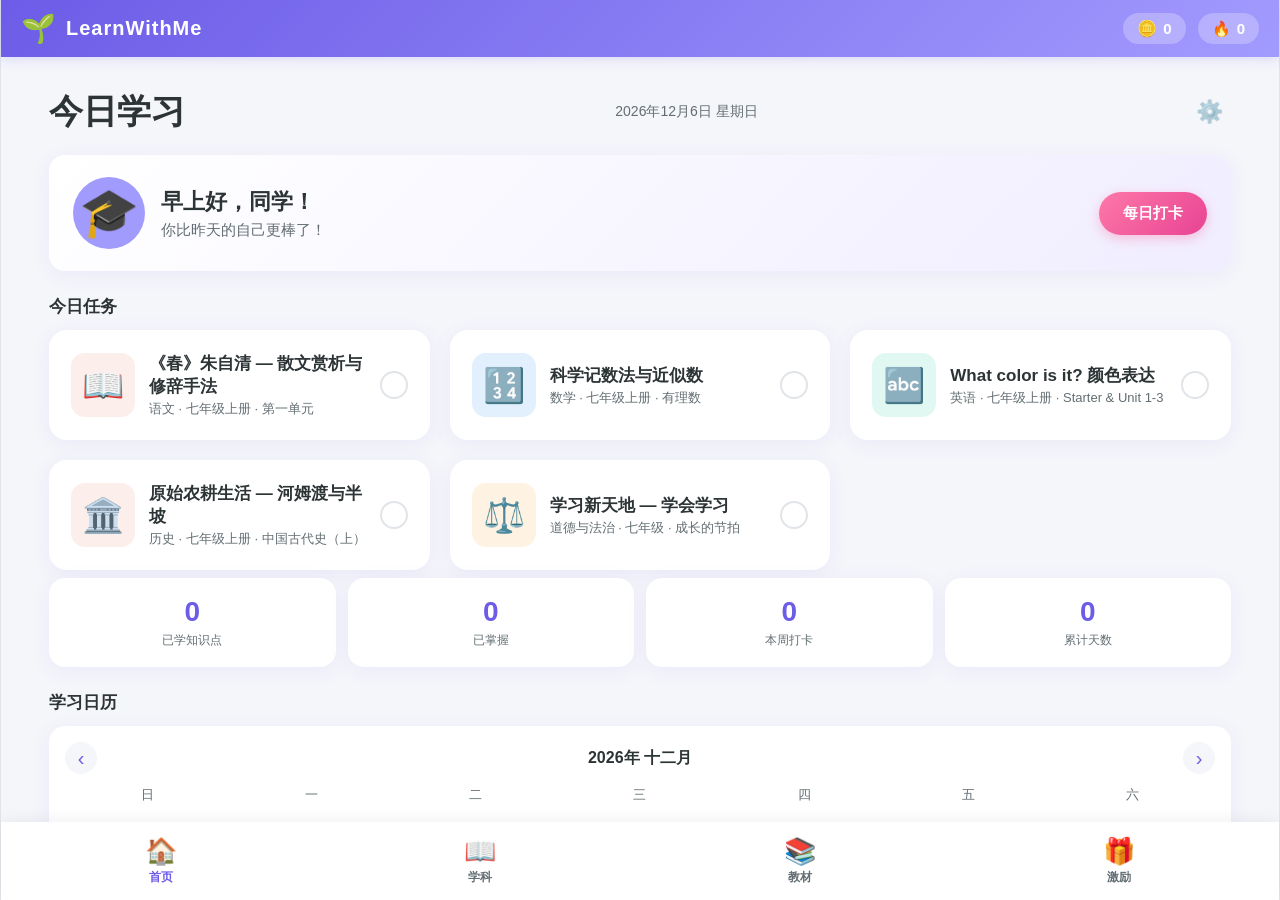
==== commit a6f25053: "fix: 目录栏目(group)点击跳转 PDF 正文 + 清理默认昵称 修复 '阅读/写作/科学世界/阅读与思考' 等栏目点击无法跳转的问题： - allLessons 构建新增两种 group： " ====
--- a/LearnWithMe-old/ios-app/www/index.html
+++ b/LearnWithMe-old/ios-app/www/index.html
@@ -51,7 +51,7 @@
         <div class="greeting-card">
           <div class="greeting-avatar">🎓</div>
           <div class="greeting-text">
-            <div class="greeting-title" id="greetingTitle">早上好，安冉！</div>
+            <div class="greeting-title" id="greetingTitle">早上好，同学！</div>
             <div class="greeting-sub" id="dailyQuote">今天也要加油哦～</div>
           </div>
           <button class="btn-checkin" id="btnDailyCheckin">每日打卡</button>
@@ -233,7 +233,7 @@
               <div class="setting-name">孩子昵称</div>
               <div class="setting-desc">显示在首页的称呼</div>
             </div>
-            <input type="text" class="setting-input" id="settingNickname" placeholder="安冉">
+            <input type="text" class="setting-input" id="settingNickname" placeholder="同学">
           </div>
           <div class="setting-item">
             <div class="setting-info">
--- a/LearnWithMe-old/ios-app/www/css/style.css
+++ b/LearnWithMe-old/ios-app/www/css/style.css
@@ -1699,6 +1699,20 @@
   cursor: default;
 }
 
+.tb-toc-group.clickable {
+  cursor: pointer;
+  opacity: 1;
+  border-radius: 8px;
+  margin: 2px 4px;
+  padding: 8px 12px 4px 18px;
+  transition: background-color .15s ease, color .15s ease;
+}
+
+.tb-toc-group.clickable:hover {
+  background: var(--primary-light, rgba(99,102,241,0.08));
+  color: var(--primary);
+}
+
 .tb-toc-item {
   display: flex;
   align-items: center;
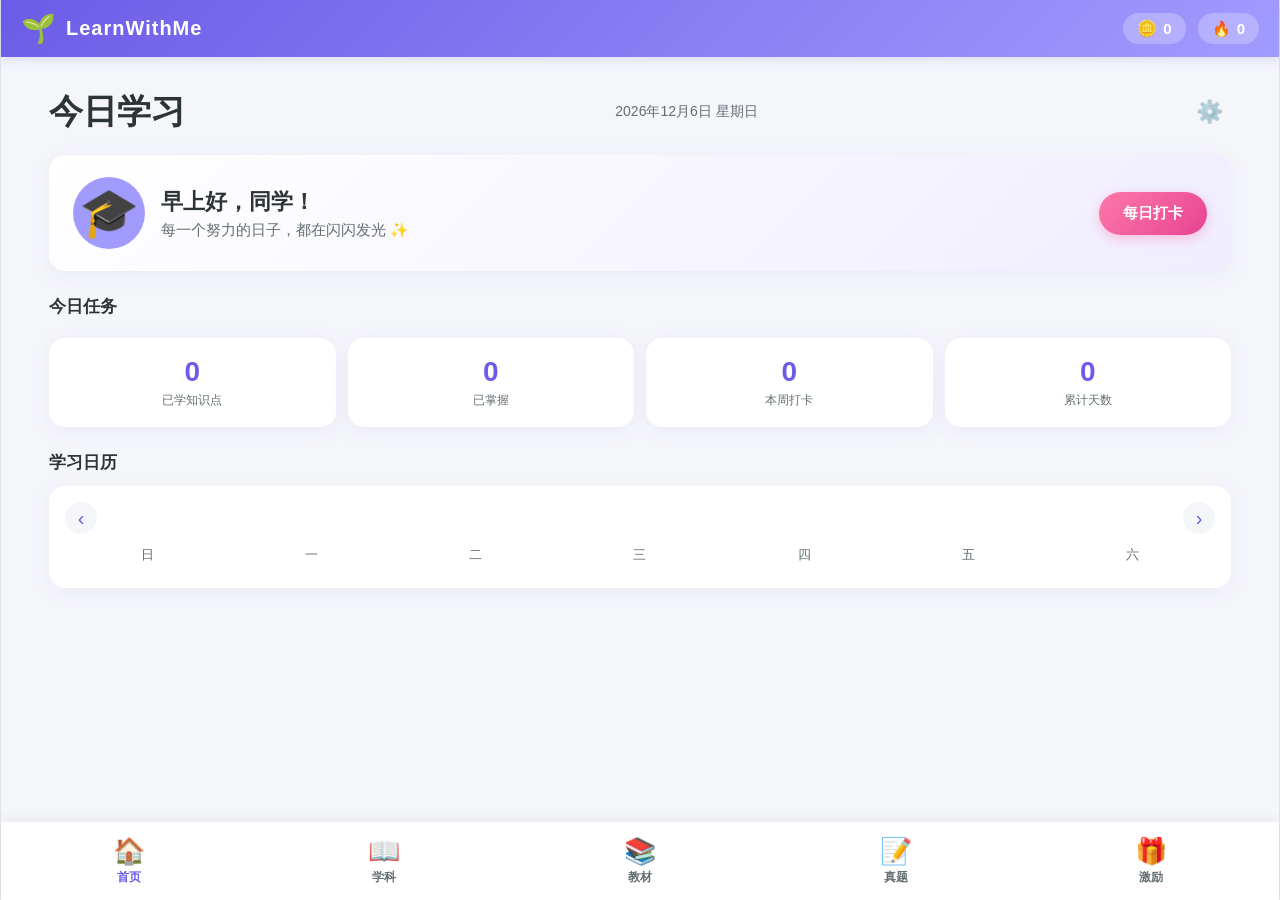
==== commit ec7c5b1c: "feat: 新增「真题」底部 tag — 上传中考真题试卷，自动提取题目组建真题库 - 底部栏新增「真题 📝」tag（首页/学科/教材/真题/激励） - 真题页：拖拽/点击上传 PDF 试卷，自动解析" ====
--- a/LearnWithMe-old/ios-app/www/index.html
+++ b/LearnWithMe-old/ios-app/www/index.html
@@ -222,6 +222,39 @@
         </div>
       </section>
 
+      <!-- ===== Exam Papers Page ===== -->
+      <section class="page" id="page-exams">
+        <div class="page-header">
+          <h1>真题库</h1>
+          <div class="page-sub">上传各科中考真题试卷，自动提取题目，组建真题库</div>
+        </div>
+
+        <div class="upload-zone" id="examUploadZone">
+          <div class="upload-icon">📝</div>
+          <div class="upload-text">点击或拖拽上传真题试卷 PDF</div>
+          <div class="upload-hint">支持语文/数学/英语/物理/化学等各科中考真题</div>
+          <input type="file" id="examPdfInput" accept="application/pdf" hidden>
+          <button class="btn-primary" onclick="document.getElementById('examPdfInput').click()">选择文件</button>
+        </div>
+
+        <div class="section-title">我的真题卷</div>
+        <div class="textbooks-list" id="examPapersList"></div>
+
+        <div class="exam-filter-bar" id="examFilterBar">
+          <span class="exam-filter-title">🗂️ 题库筛选</span>
+          <select class="exam-filter-select" id="examFilterSubject">
+            <option value="">全部学科</option>
+          </select>
+          <select class="exam-filter-select" id="examFilterType">
+            <option value="">全部题型</option>
+          </select>
+          <input type="text" class="exam-filter-input" id="examFilterKw" placeholder="搜索题目关键词…">
+        </div>
+
+        <div class="section-title">真题库</div>
+        <div class="exam-questions-list" id="examQuestionsList"></div>
+      </section>
+
       <!-- ===== Settings Page ===== -->
       <section class="page" id="page-settings">
         <div class="page-header">
@@ -287,6 +320,10 @@
       <button class="tab-item" data-page="textbooks">
         <div class="tab-icon">📚</div>
         <div class="tab-label">教材</div>
+      </button>
+      <button class="tab-item" data-page="exams">
+        <div class="tab-icon">📝</div>
+        <div class="tab-label">真题</div>
       </button>
       <button class="tab-item" data-page="rewards">
         <div class="tab-icon">🎁</div>
--- a/LearnWithMe-old/ios-app/www/css/style.css
+++ b/LearnWithMe-old/ios-app/www/css/style.css
@@ -970,6 +970,104 @@
   line-height: 1.6;
 }
 
+/* ===== 真题库 ===== */
+.exam-filter-bar {
+  display: flex;
+  flex-wrap: wrap;
+  align-items: center;
+  gap: 8px;
+  margin: 16px 0 12px;
+  padding: 12px 14px;
+  background: var(--card);
+  border-radius: 12px;
+  box-shadow: var(--shadow);
+}
+.exam-filter-title {
+  font-size: 14px;
+  font-weight: 700;
+  color: var(--text);
+}
+.exam-filter-select {
+  padding: 6px 10px;
+  border: 1px solid var(--border);
+  border-radius: 8px;
+  font-size: 13px;
+  background: var(--bg);
+  color: var(--text);
+  outline: none;
+}
+.exam-filter-input {
+  flex: 1;
+  min-width: 120px;
+  padding: 8px 12px;
+  border: 1px solid var(--border);
+  border-radius: 8px;
+  font-size: 13px;
+  background: var(--bg);
+  color: var(--text);
+  outline: none;
+}
+.exam-questions-list {
+  display: flex;
+  flex-direction: column;
+  gap: 12px;
+}
+.exam-question-item {
+  background: var(--card);
+  border-radius: 12px;
+  padding: 14px 16px;
+  box-shadow: var(--shadow);
+}
+.exam-q-head {
+  display: flex;
+  flex-wrap: wrap;
+  align-items: center;
+  gap: 8px;
+  margin-bottom: 8px;
+  font-size: 12px;
+}
+.exam-q-type {
+  background: var(--primary);
+  color: #fff;
+  padding: 2px 10px;
+  border-radius: 10px;
+  font-weight: 600;
+}
+.exam-q-source {
+  color: var(--text-light);
+}
+.exam-q-paper {
+  color: var(--text-light);
+  max-width: 180px;
+  overflow: hidden;
+  text-overflow: ellipsis;
+  white-space: nowrap;
+}
+.exam-q-stem {
+  font-size: 15px;
+  line-height: 1.7;
+  color: var(--text);
+  margin-bottom: 8px;
+}
+.exam-q-options {
+  display: flex;
+  flex-direction: column;
+  gap: 4px;
+  margin-bottom: 8px;
+  font-size: 14px;
+  color: var(--text-light);
+  padding-left: 12px;
+}
+.exam-q-answer {
+  font-size: 13px;
+  color: var(--accent);
+  padding-top: 6px;
+  border-top: 1px dashed var(--border);
+}
+.exam-q-answer.empty {
+  color: var(--text-light);
+}
+
 /* ===== Settings ===== */
 .settings-list {
   display: flex;
@@ -1849,62 +1947,53 @@
   padding: 4px 10px;
 }
 
+/* ★ 旧导航控件全部隐藏（整本连续滚动模式已取代） */
+.tb-content-nav,
+.tb-offset-bar,
+.pdf-page-info,
+.pdf-page-badge { display: none !important; }
+
+/* 单页 PDF 容器：不滚动，靠手势翻页 */
 .tb-content-body {
   flex: 1;
-  overflow-y: auto;
-  -webkit-overflow-scrolling: touch;
-  padding: 28px 32px;
-  background: white;
-}
-
-.tb-paragraph {
-  font-size: 16px;
-  line-height: 2;
-  color: var(--text);
-  margin-bottom: 16px;
-  text-indent: 2em;
-  text-align: justify;
-}
-
-.tb-paragraph:last-child {
-  margin-bottom: 0;
-}
-
-/* PDF 渲染 */
-.pdf-loading {
-  padding: 40px 20px;
-  text-align: center;
-  color: var(--text-light);
-  font-size: 15px;
-}
-
-.pdf-page-info {
-  display: flex;
-  align-items: center;
-  gap: 10px;
-  padding: 10px 0 16px;
-  border-bottom: 1px solid var(--border);
-  margin-bottom: 16px;
-  flex-wrap: wrap;
-}
-
-.pdf-page-badge {
-  background: var(--primary);
-  color: white;
-  padding: 4px 12px;
-  border-radius: 12px;
-  font-size: 13px;
-  font-weight: 600;
-}
-
+  min-height: 0;
+  overflow: hidden;            /* 不滚动，手势翻页 */
+  display: flex;
+  flex-direction: column;
+  align-items: center;
+  justify-content: flex-start;
+  padding: 0;
+  background: #f3f4f8;
+  position: relative;
+  -webkit-user-select: none;
+  user-select: none;
+  touch-action: pan-y;          /* 允许纵向手势 */
+}
+
+/* 页码指示器（底部小标签） */
+.pdf-page-indicator {
+  position: absolute;
+  bottom: 8px;
+  right: 12px;
+  background: rgba(0,0,0,0.5);
+  color: #fff;
+  font-size: 12px;
+  padding: 2px 10px;
+  border-radius: 10px;
+  z-index: 10;
+  pointer-events: none;       /* 不可点击 */
+}
+
+/* PDF canvas 单页 */
 .pdf-canvas {
   display: block;
   max-width: 100%;
   height: auto;
+  max-height: 100%;
   margin: 0 auto;
-  border: 1px solid var(--border);
+  border: 1px solid #eee;
   border-radius: 4px;
-  box-shadow: 0 2px 12px rgba(0,0,0,0.1);
+  box-shadow: 0 2px 8px rgba(0,0,0,0.06);
 }
 
 .btn-sm {
